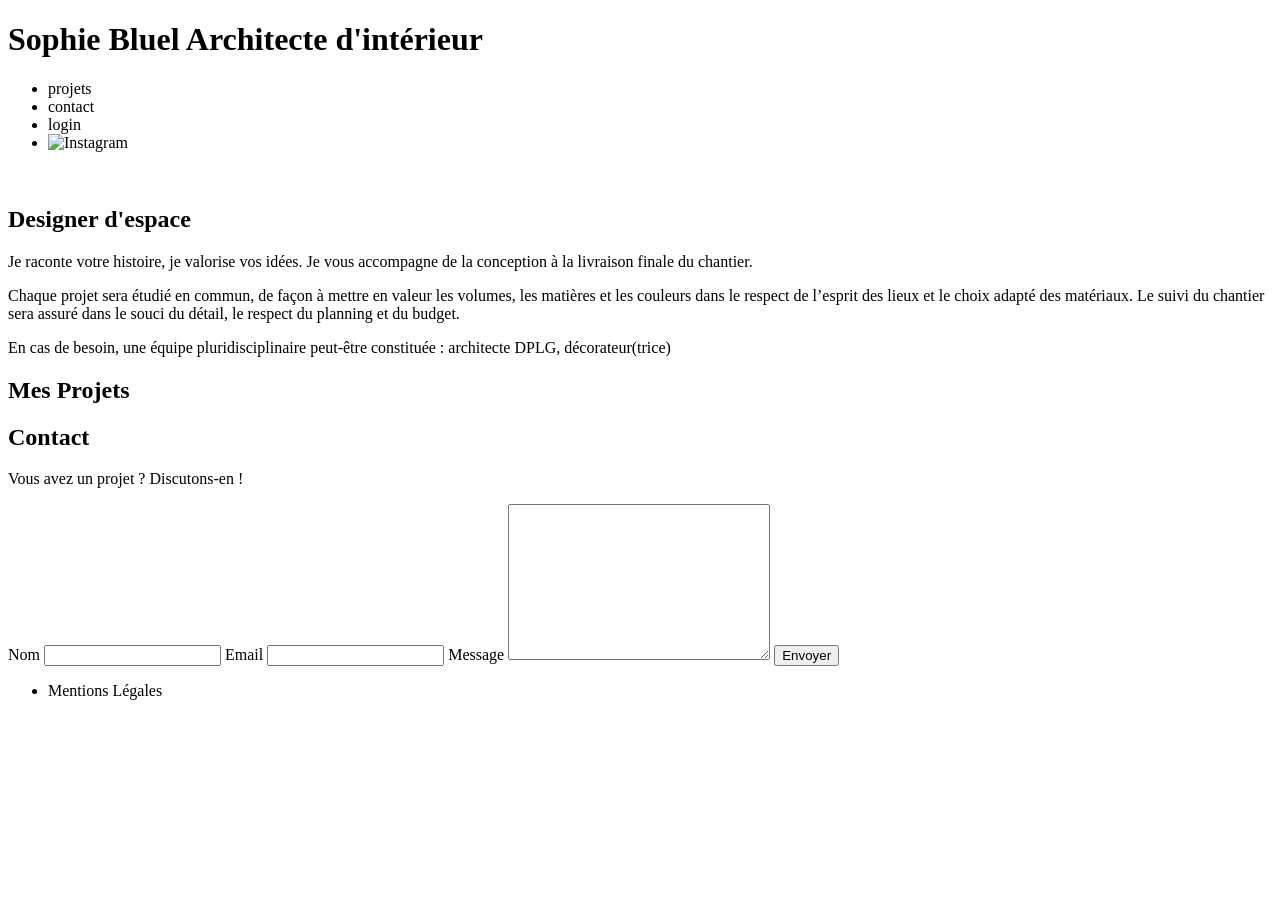
==== FrontEnd/index.html @ d4076ebb "feat: fetch and display works dynamically from API" ====
<!DOCTYPE html>
<html lang="fr">
<head>
	<meta charset="UTF-8">
	<title>Sophie Bluel - Architecte d'intérieur</title>
	<meta name="viewport" content="width=device-width, initial-scale=1.0">
	<link rel="preconnect" href="https://fonts.googleapis.com">
	<link rel="preconnect" href="https://fonts.gstatic.com" crossorigin>
	<link href="https://fonts.googleapis.com/css2?family=Syne:wght@700;800&family=Work+Sans&display=swap" rel="stylesheet">
	<meta name="description" content="">
	<link rel="stylesheet" href="./assets/style.css">
</head>
<body>
<header>
	<h1>Sophie Bluel <span>Architecte d'intérieur</span></h1>
	<nav>
		<ul>
			<li>projets</li>
			<li>contact</li>
			<li>login</li>
			<li><img src="./assets/icons/instagram.png" alt="Instagram"></li>
		</ul>
	</nav>
</header>
<main>
	<section id="introduction">
		<figure>
			<img src="./assets/images/sophie-bluel.png" alt="">
		</figure>
		<article>
			<h2>Designer d'espace</h2>
			<p>Je raconte votre histoire, je valorise vos idées. Je vous accompagne de la conception à la livraison finale du chantier.</p>
			<p>Chaque projet sera étudié en commun, de façon à mettre en valeur les volumes, les matières et les couleurs dans le respect de l’esprit des lieux et le choix adapté des matériaux. Le suivi du chantier sera assuré dans le souci du détail, le respect du planning et du budget.</p>
			<p>En cas de besoin, une équipe pluridisciplinaire peut-être constituée : architecte DPLG, décorateur(trice)</p>
		</article>
	</section>
	<section id="portfolio">
		<h2>Mes Projets</h2>
		<div class="gallery">
		</div>
	</section>
	<section id="contact">
		<h2>Contact</h2>
		<p>Vous avez un projet ? Discutons-en !</p>
		<form action="#" method="post">
			<label for="name">Nom</label>
			<input type="text" name="name" id="name">
			<label for="email">Email</label>
			<input type="email" name="email" id="email">
			<label for="message">Message</label>
			<textarea name="message" id="message" cols="30" rows="10"></textarea>
			<input type="submit" value="Envoyer">
		</form>
	</section>
</main>

<footer>
	<nav>
		<ul>
			<li>Mentions Légales</li>
		</ul>
	</nav>
</footer>
<script src="./assets/script.js"></script>
</body>
</html>
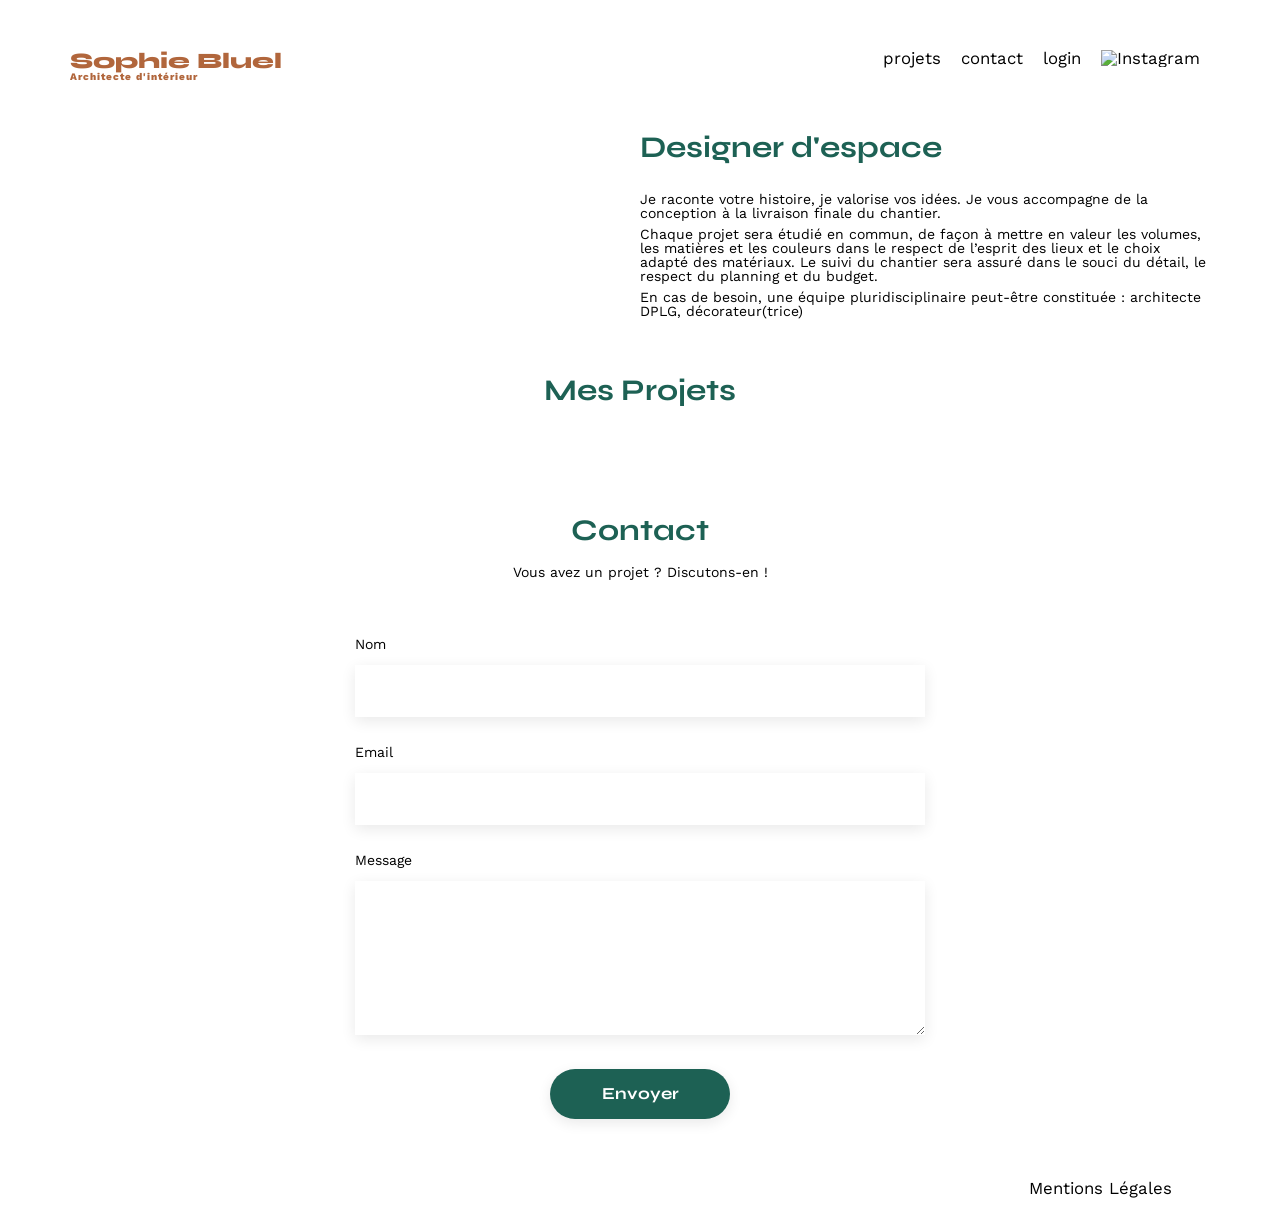
==== commit 64e14dcb: "feat: add dynamic category filters with active state" ====
--- a/FrontEnd/index.html
+++ b/FrontEnd/index.html
@@ -36,6 +36,8 @@
 	</section>
 	<section id="portfolio">
 		<h2>Mes Projets</h2>
+		<div class="filters">
+		</div>
 		<div class="gallery">
 		</div>
 	</section>
--- a/FrontEnd/assets/style.css
+++ b/FrontEnd/assets/style.css
@@ -0,0 +1,210 @@
+/* http://meyerweb.com/eric/tools/css/reset/
+   v2.0 | 20110126
+   License: none (public domain)
+*/
+
+html, body, div, span, applet, object, iframe,
+h1, h2, h3, h4, h5, h6, p, blockquote, pre,
+a, abbr, acronym, address, big, cite, code,
+del, dfn, em, img, ins, kbd, q, s, samp,
+small, strike, strong, sub, sup, tt, var,
+b, u, i, center,
+dl, dt, dd, ol, ul, li,
+fieldset, form, label, legend,
+table, caption, tbody, tfoot, thead, tr, th, td,
+article, aside, canvas, details, embed,
+figure, figcaption, footer, header, hgroup,
+menu, nav, output, ruby, section, summary,
+time, mark, audio, video {
+	margin: 0;
+	padding: 0;
+	border: 0;
+	font-size: 100%;
+	font: inherit;
+	vertical-align: baseline;
+}
+/* HTML5 display-role reset for older browsers */
+article, aside, details, figcaption, figure,
+footer, header, hgroup, menu, nav, section {
+	display: block;
+}
+body {
+	line-height: 1;
+}
+ol, ul {
+	list-style: none;
+}
+blockquote, q {
+	quotes: none;
+}
+blockquote:before, blockquote:after,
+q:before, q:after {
+	content: '';
+	content: none;
+}
+table {
+	border-collapse: collapse;
+	border-spacing: 0;
+}
+/** end reset css**/
+body {
+	max-width: 1140px;
+	margin:auto;
+	font-family: 'Work Sans' ;
+	font-size: 14px;
+}
+header {
+	display: flex;
+	justify-content: space-between;
+	margin: 50px 0
+}
+section {
+	margin: 50px 0
+}
+
+h1{
+	display: flex;
+	flex-direction: column;
+	font-family: 'Syne';
+	font-size: 22px;
+	font-weight: 800;
+	color: #B1663C
+}
+
+h1 > span {
+	font-family: 'Work Sans';
+	font-size:10px;
+	letter-spacing: 0.1em;
+;
+}
+
+h2{
+	font-family: 'Syne';
+	font-weight: 700;
+	font-size: 30px;
+	color: #1D6154
+}
+nav ul {
+	display: flex;
+	align-items: center;
+	list-style-type: none;
+
+}
+nav li {
+	padding: 0 10px;
+	font-size: 1.2em;
+}
+
+li:hover {
+	color: #B1663C;
+}
+#introduction {
+	display: flex;
+	align-items: center;
+}
+#introduction figure {
+	flex: 1
+}
+#introduction img {
+	display: block;
+	margin: auto;
+	width: 80%;
+}
+
+#introduction article {
+	flex: 1
+}
+#introduction h2 {
+	margin-bottom: 1em;
+}
+
+#introduction p {
+	margin-bottom: 0.5em;
+}
+#portfolio h2 {
+	text-align: center;
+	margin-bottom: 1em;
+}
+.gallery {
+	width: 100%;
+	display: grid;
+	grid-template-columns: 1fr 1fr 1fr;
+	grid-column-gap: 20px;
+	grid-row-gap: 20px;
+}
+
+.gallery img {
+	width: 100%;
+
+}
+#contact {
+	width: 50%;
+margin: auto;
+}
+#contact > * {
+	text-align: center;
+
+}
+#contact h2{
+	margin-bottom: 20px;
+}
+#contact form {
+	text-align: left;
+	margin-top:30px;
+	display: flex;
+	flex-direction: column;
+}
+
+#contact input {
+	height: 50px;
+	font-size: 1.2em;
+	border: none;
+	box-shadow: 0px 4px 14px rgba(0, 0, 0, 0.09);
+}
+#contact label {
+	margin: 2em 0 1em 0;
+}
+#contact textarea {
+	border: none;
+	box-shadow: 0px 4px 14px rgba(0, 0, 0, 0.09);
+}
+
+input[type="submit"]{
+	font-family: 'Syne';
+	font-weight: 700;
+	color: white;
+	background-color: #1D6154;
+	margin : 2em auto ;
+	width: 180px;
+	text-align: center;
+	border-radius: 60px ;
+}
+
+footer nav ul {
+	display: flex;
+	justify-content: flex-end;
+	margin: 2em
+}
+
+.filters {
+	justify-content: center;
+    display: flex;
+    gap: 10px;
+    margin-bottom: 30px;
+}
+
+.filter-btn {
+    padding: 10px 20px;
+    border: 1px solid #1D6154;
+    border-radius: 60px;
+    background: white;
+    color: #1D6154;
+    cursor: pointer;
+    font-size: 1rem;
+}
+
+.filter-btn.active,
+.filter-btn:hover {
+    background: #1D6154;
+    color: white;
+}
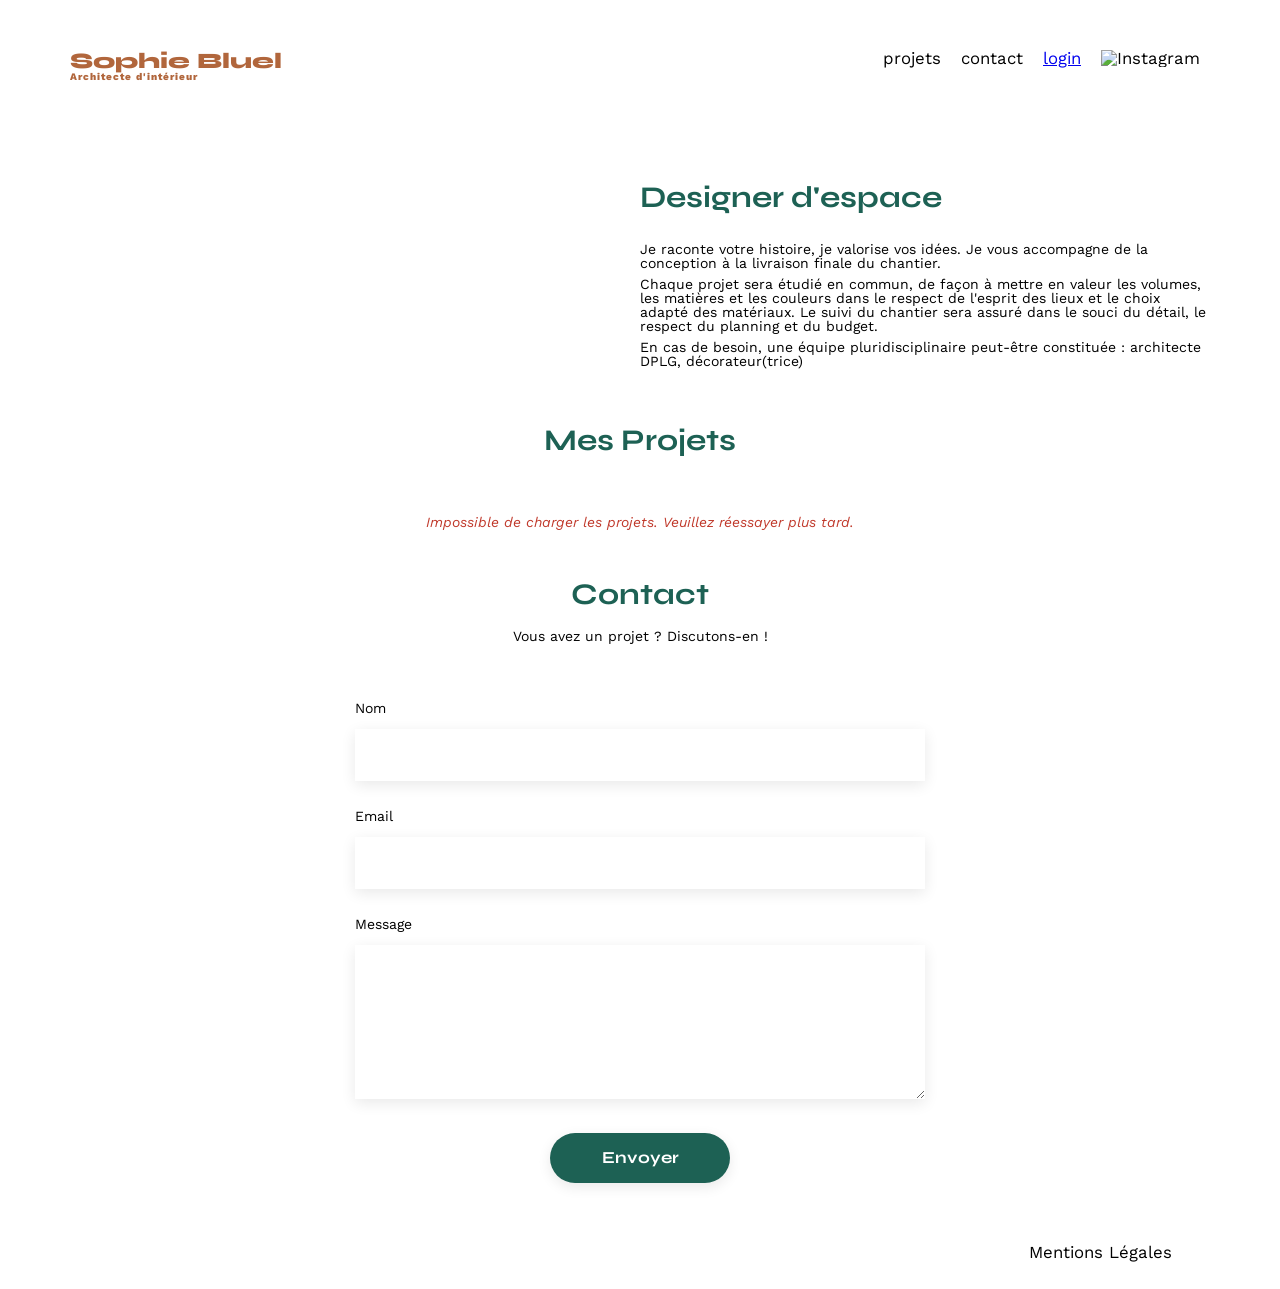
==== commit 440548cb: "feat: add edit mode UI with banner, logout and hide filters when logged in" ====
--- a/FrontEnd/index.html
+++ b/FrontEnd/index.html
@@ -11,13 +11,21 @@
 	<link rel="stylesheet" href="./assets/style.css">
 </head>
 <body>
+<div id="edit-banner">
+	<p>
+		<svg width="16" height="16" viewBox="0 0 16 16" fill="none" xmlns="http://www.w3.org/2000/svg">
+			<path d="M13.5229 1.68576L13.8939 2.05679C14.1821 2.34503 14.1821 2.81113 13.8939 3.0963L13.0016 3.99169L11.5879 2.57808L12.4803 1.68576C12.7685 1.39751 13.2346 1.39751 13.5198 1.68576H13.5229ZM6.43332 7.73578L10.5484 3.61759L11.9621 5.03121L7.84387 9.14633C7.75494 9.23525 7.64455 9.29964 7.52496 9.33337L5.73111 9.84546L6.2432 8.05162C6.27693 7.93203 6.34133 7.82164 6.43025 7.73271L6.43332 7.73578ZM11.4408 0.646245L5.39074 6.6932C5.12397 6.95998 4.93078 7.28808 4.82959 7.64685L3.9526 10.7133C3.879 10.9708 3.94953 11.2468 4.13965 11.4369C4.32977 11.627 4.60574 11.6976 4.86332 11.624L7.92973 10.747C8.29156 10.6427 8.61967 10.4495 8.88338 10.1858L14.9334 4.13888C15.7951 3.27722 15.7951 1.87894 14.9334 1.01728L14.5624 0.646245C13.7007 -0.215415 12.3024 -0.215415 11.4408 0.646245ZM2.69844 1.84214C1.20816 1.84214 0 3.05031 0 4.54058V12.8812C0 14.3715 1.20816 15.5796 2.69844 15.5796H11.0391C12.5293 15.5796 13.7375 14.3715 13.7375 12.8812V9.44683C13.7375 9.039 13.4094 8.71089 13.0016 8.71089C12.5937 8.71089 12.2656 9.039 12.2656 9.44683V12.8812C12.2656 13.5589 11.7167 14.1078 11.0391 14.1078H2.69844C2.02076 14.1078 1.47188 13.5589 1.47188 12.8812V4.54058C1.47188 3.86291 2.02076 3.31402 2.69844 3.31402H6.13281C6.54065 3.31402 6.86875 2.98591 6.86875 2.57808C6.86875 2.17025 6.54065 1.84214 6.13281 1.84214H2.69844Z" fill="white"/>
+		</svg>
+		Mode édition
+	</p>
+</div>
 <header>
 	<h1>Sophie Bluel <span>Architecte d'intérieur</span></h1>
 	<nav>
 		<ul>
 			<li>projets</li>
 			<li>contact</li>
-			<li>login</li>
+			<li id="login-nav"><a href="login.html">login</a></li>
 			<li><img src="./assets/icons/instagram.png" alt="Instagram"></li>
 		</ul>
 	</nav>
@@ -30,12 +38,20 @@
 		<article>
 			<h2>Designer d'espace</h2>
 			<p>Je raconte votre histoire, je valorise vos idées. Je vous accompagne de la conception à la livraison finale du chantier.</p>
-			<p>Chaque projet sera étudié en commun, de façon à mettre en valeur les volumes, les matières et les couleurs dans le respect de l’esprit des lieux et le choix adapté des matériaux. Le suivi du chantier sera assuré dans le souci du détail, le respect du planning et du budget.</p>
+			<p>Chaque projet sera étudié en commun, de façon à mettre en valeur les volumes, les matières et les couleurs dans le respect de l'esprit des lieux et le choix adapté des matériaux. Le suivi du chantier sera assuré dans le souci du détail, le respect du planning et du budget.</p>
 			<p>En cas de besoin, une équipe pluridisciplinaire peut-être constituée : architecte DPLG, décorateur(trice)</p>
 		</article>
 	</section>
 	<section id="portfolio">
-		<h2>Mes Projets</h2>
+		<div class="portfolio-header">
+			<h2>Mes Projets</h2>
+			<button id="edit-btn">
+				<svg width="16" height="16" viewBox="0 0 16 16" fill="none" xmlns="http://www.w3.org/2000/svg">
+					<path d="M13.5229 1.68576L13.8939 2.05679C14.1821 2.34503 14.1821 2.81113 13.8939 3.0963L13.0016 3.99169L11.5879 2.57808L12.4803 1.68576C12.7685 1.39751 13.2346 1.39751 13.5198 1.68576H13.5229ZM6.43332 7.73578L10.5484 3.61759L11.9621 5.03121L7.84387 9.14633C7.75494 9.23525 7.64455 9.29964 7.52496 9.33337L5.73111 9.84546L6.2432 8.05162C6.27693 7.93203 6.34133 7.82164 6.43025 7.73271L6.43332 7.73578ZM11.4408 0.646245L5.39074 6.6932C5.12397 6.95998 4.93078 7.28808 4.82959 7.64685L3.9526 10.7133C3.879 10.9708 3.94953 11.2468 4.13965 11.4369C4.32977 11.627 4.60574 11.6976 4.86332 11.624L7.92973 10.747C8.29156 10.6427 8.61967 10.4495 8.88338 10.1858L14.9334 4.13888C15.7951 3.27722 15.7951 1.87894 14.9334 1.01728L14.5624 0.646245C13.7007 -0.215415 12.3024 -0.215415 11.4408 0.646245ZM2.69844 1.84214C1.20816 1.84214 0 3.05031 0 4.54058V12.8812C0 14.3715 1.20816 15.5796 2.69844 15.5796H11.0391C12.5293 15.5796 13.7375 14.3715 13.7375 12.8812V9.44683C13.7375 9.039 13.4094 8.71089 13.0016 8.71089C12.5937 8.71089 12.2656 9.039 12.2656 9.44683V12.8812C12.2656 13.5589 11.7167 14.1078 11.0391 14.1078H2.69844C2.02076 14.1078 1.47188 13.5589 1.47188 12.8812V4.54058C1.47188 3.86291 2.02076 3.31402 2.69844 3.31402H6.13281C6.54065 3.31402 6.86875 2.98591 6.86875 2.57808C6.86875 2.17025 6.54065 1.84214 6.13281 1.84214H2.69844Z" fill="black"/>
+				</svg>
+				modifier
+			</button>
+		</div>
 		<div class="filters">
 		</div>
 		<div class="gallery">
@@ -65,4 +81,4 @@
 </footer>
 <script src="./assets/script.js"></script>
 </body>
-</html>
+</html>
--- a/FrontEnd/assets/style.css
+++ b/FrontEnd/assets/style.css
@@ -52,14 +52,21 @@
 	margin:auto;
 	font-family: 'Work Sans' ;
 	font-size: 14px;
+	min-height: 100vh;
+	display: flex;
+	flex-direction: column;
+}
+
+main {
+	flex: 1;
 }
 header {
 	display: flex;
 	justify-content: space-between;
-	margin: 50px 0
+	margin: 50px 0;
 }
 section {
-	margin: 50px 0
+	margin: 50px 0;
 }
 
 h1{
@@ -68,21 +75,20 @@
 	font-family: 'Syne';
 	font-size: 22px;
 	font-weight: 800;
-	color: #B1663C
+	color: #B1663C;
 }
 
 h1 > span {
 	font-family: 'Work Sans';
 	font-size:10px;
 	letter-spacing: 0.1em;
-;
 }
 
 h2{
 	font-family: 'Syne';
 	font-weight: 700;
 	font-size: 30px;
-	color: #1D6154
+	color: #1D6154;
 }
 nav ul {
 	display: flex;
@@ -103,7 +109,7 @@
 	align-items: center;
 }
 #introduction figure {
-	flex: 1
+	flex: 1;
 }
 #introduction img {
 	display: block;
@@ -112,7 +118,7 @@
 }
 
 #introduction article {
-	flex: 1
+	flex: 1;
 }
 #introduction h2 {
 	margin-bottom: 1em;
@@ -135,15 +141,14 @@
 
 .gallery img {
 	width: 100%;
-
+	
 }
 #contact {
 	width: 50%;
-margin: auto;
+	margin: auto;
 }
 #contact > * {
 	text-align: center;
-
 }
 #contact h2{
 	margin-bottom: 20px;
@@ -183,28 +188,152 @@
 footer nav ul {
 	display: flex;
 	justify-content: flex-end;
-	margin: 2em
+	margin: 2em;
 }
 
 .filters {
 	justify-content: center;
-    display: flex;
-    gap: 10px;
-    margin-bottom: 30px;
+	display: flex;
+	gap: 10px;
+	margin-bottom: 30px;
 }
 
 .filter-btn {
-    padding: 10px 20px;
-    border: 1px solid #1D6154;
-    border-radius: 60px;
-    background: white;
-    color: #1D6154;
+	padding: 10px 20px;
+	border: 1px solid #1D6154;
+	border-radius: 60px;
+	background: white;
+	color: #1D6154;
+	cursor: pointer;
+	font-size: 1rem;
+}
+
+.filter-btn.active,
+.filter-btn:hover {
+	background: #1D6154;
+	color: white;
+}
+
+.gallery-error {
+	color: #c0392b;
+	font-style: italic;
+	text-align: center;
+	width: 100%;
+	grid-column: 1 / -1;
+}
+
+/* Login page styles */
+
+#login {
+	display: flex;
+	flex-direction: column;
+	align-items: center;
+	padding: 60px 20px;
+}
+
+#login h2 {
+	color: #1D6154;
+	font-family: "Syne", sans-serif;
+	font-size: 2rem;
+	margin-bottom: 30px;
+}
+
+#login-form {
+	display: flex;
+	flex-direction: column;
+	width: 100%;
+	max-width: 330px;
+	gap: 10px;
+}
+
+#login-form label {
+	font-size: 0.9rem;
+	color: #444;
+}
+
+#login-form input {
+	padding: 15px;
+	border: 1px solid #ddd;
+	border-radius: 4px;
+	font-size: 1rem;
+	background: white;
+}
+
+#login-form button[type="submit"] {
+	margin-top: 20px;
+	padding: 15px;
+	background: #1D6154;
+	color: white;
+	border: none;
+	border-radius: 60px;
+	font-size: 1rem;
+	cursor: pointer;
+}
+
+#login-form button[type="submit"]:hover {
+	background: #174e43;
+}
+
+#login-form a {
+	text-align: center;
+	color: #444;
+	font-size: 0.9rem;
+	text-decoration: underline;
+	margin-top: 5px;
+}
+
+.login-error {
+    color: #c0392b;
+    font-style: italic;
+    text-align: center;
+    margin-top: 10px;
+}
+/* Bandeau caché par défaut */
+#edit-banner {
+    display: none;
+    background: black;
+    color: white;
+    text-align: center;
+    padding: 20px;
+    width: 100%;
+    position: fixed;
+    top: 0;
+    left: 0;
+    z-index: 100;
+}
+
+/* Bouton modifier caché par défaut */
+#edit-btn {
+    display: none;
+    background: none;
+    border: none;
     cursor: pointer;
     font-size: 1rem;
-}
-
-.filter-btn.active,
-.filter-btn:hover {
-    background: #1D6154;
-    color: white;
+    color: black;
+    align-items: center;
+    gap: 5px;
+}
+
+/* Mode editionn */
+body.is-logged {
+    padding-top: 20px;
+}
+
+body.is-logged #edit-banner {
+    display: block;
+}
+
+body.is-logged #edit-btn {
+    display: flex;
+}
+
+body.is-logged .filters {
+    display: none;
+}
+
+.portfolio-header {
+    display: flex;
+    align-items: baseline;
+    justify-content: center;
+    gap: 10px;
 }
